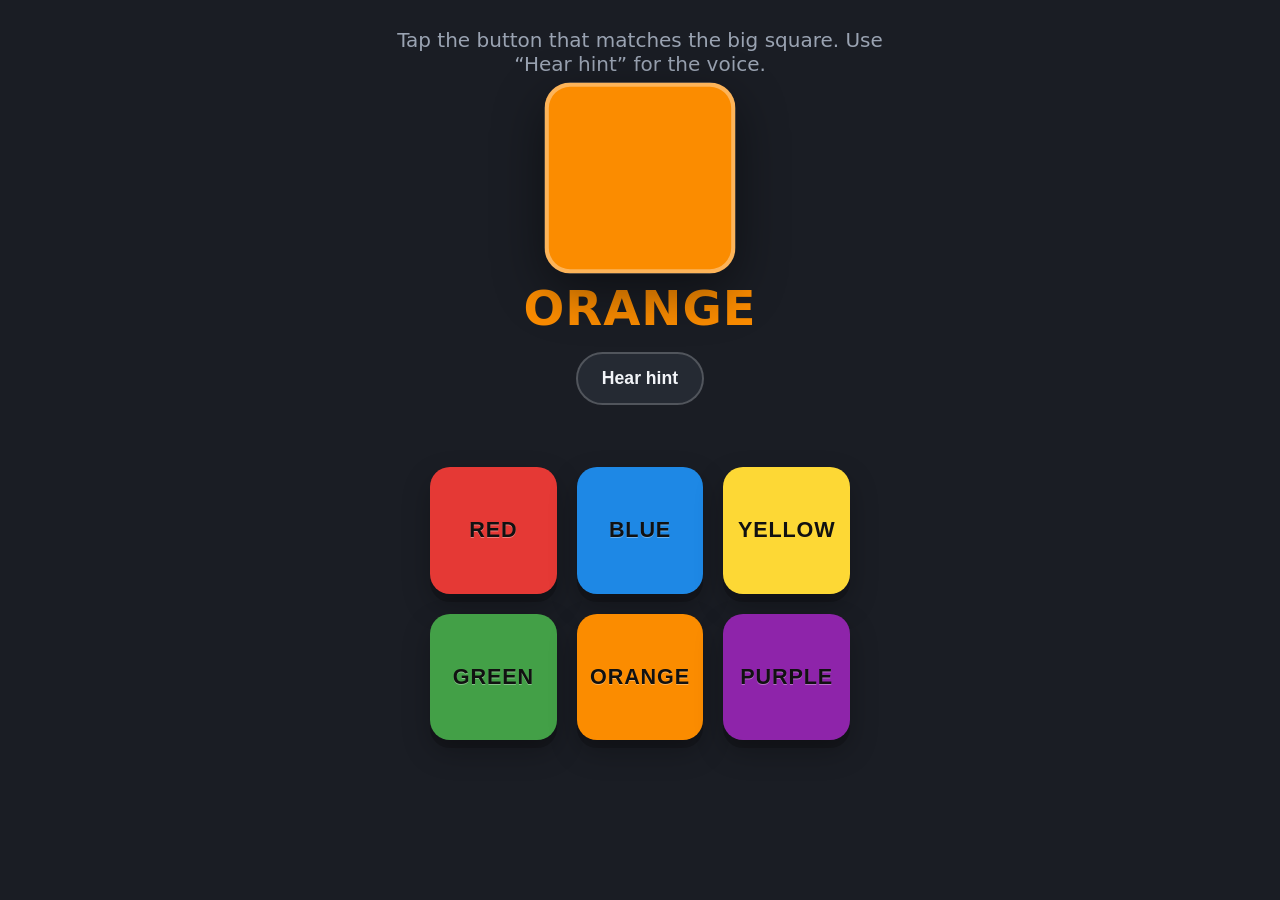
==== color-buttons/index.html @ a2a7902e "Add color-buttons game and repo layout Made-with: Cursor" ====
<!DOCTYPE html>
<html lang="en">
  <head>
    <meta charset="UTF-8" />
    <meta name="viewport" content="width=device-width, initial-scale=1, maximum-scale=1, user-scalable=no" />
    <title>Color Buttons</title>
    <link rel="stylesheet" href="styles.css" />
  </head>
  <body>
    <main class="game" aria-label="Color button game">
      <header class="top">
        <p class="label" id="prompt-label">Tap the button that matches the big square. Use “Hear hint” for the voice.</p>
        <div class="target-swatch" id="target-swatch" aria-hidden="true"></div>
        <p class="target-name" id="target-name" aria-live="polite"></p>
        <button type="button" class="say-again" id="say-again">Hear hint</button>
      </header>

      <div class="buttons" id="buttons" role="group" aria-label="Color choices"></div>

      <p class="cheer" id="cheer" aria-live="polite"></p>
    </main>
    <script src="game.js"></script>
  </body>
</html>
---- color-buttons/styles.css ----
:root {
  --bg: #1a1d24;
  --panel: #252a33;
  --text: #f2f4f8;
  --muted: #9aa3b2;
}

*,
*::before,
*::after {
  box-sizing: border-box;
}

html,
body {
  height: 100%;
  margin: 0;
  font-family: system-ui, "Segoe UI", Roboto, sans-serif;
  background: var(--bg);
  color: var(--text);
  -webkit-tap-highlight-color: transparent;
  touch-action: manipulation;
}

.game {
  min-height: 100%;
  display: flex;
  flex-direction: column;
  align-items: center;
  padding: clamp(12px, 4vw, 28px);
  gap: clamp(16px, 5vw, 32px);
}

.top {
  text-align: center;
  width: min(100%, 520px);
}

.label {
  margin: 0 0 12px;
  font-size: clamp(1rem, 4vw, 1.25rem);
  color: var(--muted);
}

.target-swatch {
  width: min(40vw, 180px);
  height: min(40vw, 180px);
  margin: 0 auto 12px;
  border-radius: 24px;
  border: 4px solid rgba(255, 255, 255, 0.35);
  box-shadow: 0 12px 40px rgba(0, 0, 0, 0.35);
  transition: transform 0.25s ease, box-shadow 0.25s ease;
}

.target-swatch.pop {
  transform: scale(1.06);
  box-shadow: 0 16px 48px rgba(0, 0, 0, 0.45);
}

.target-name {
  margin: 0;
  font-size: clamp(1.75rem, 8vw, 3rem);
  font-weight: 800;
  letter-spacing: 0.02em;
  text-transform: uppercase;
}

.say-again {
  margin-top: 16px;
  padding: 14px 24px;
  font-size: 1.1rem;
  font-weight: 600;
  color: var(--text);
  background: var(--panel);
  border: 2px solid rgba(255, 255, 255, 0.2);
  border-radius: 999px;
  cursor: pointer;
}

.say-again:active {
  transform: scale(0.98);
}

.buttons {
  display: grid;
  grid-template-columns: repeat(2, 1fr);
  gap: clamp(12px, 4vw, 20px);
  width: min(100%, 420px);
  flex: 1;
  align-content: center;
}

.color-btn {
  aspect-ratio: 1;
  min-height: 120px;
  border: none;
  border-radius: 20px;
  cursor: pointer;
  font-size: clamp(1.1rem, 4.5vw, 1.35rem);
  font-weight: 800;
  text-transform: uppercase;
  letter-spacing: 0.04em;
  color: #111;
  text-shadow: 0 1px 0 rgba(255, 255, 255, 0.35);
  box-shadow: 0 8px 0 rgba(0, 0, 0, 0.2), 0 12px 28px rgba(0, 0, 0, 0.25);
  transition: transform 0.08s ease, box-shadow 0.08s ease;
}

.color-btn:active {
  transform: translateY(4px);
  box-shadow: 0 4px 0 rgba(0, 0, 0, 0.2), 0 8px 16px rgba(0, 0, 0, 0.2);
}

.color-btn.wrong {
  animation: shake 0.45s ease;
}

@keyframes shake {
  0%,
  100% {
    transform: translateX(0);
  }
  20% {
    transform: translateX(-8px);
  }
  40% {
    transform: translateX(8px);
  }
  60% {
    transform: translateX(-6px);
  }
  80% {
    transform: translateX(6px);
  }
}

.color-btn:disabled {
  opacity: 0.85;
  cursor: default;
}

.cheer {
  min-height: 2.5em;
  margin: 0;
  font-size: clamp(1.25rem, 5vw, 1.75rem);
  font-weight: 700;
  color: #7ee787;
  text-align: center;
}

@media (min-width: 600px) {
  .buttons {
    grid-template-columns: repeat(3, 1fr);
  }
}
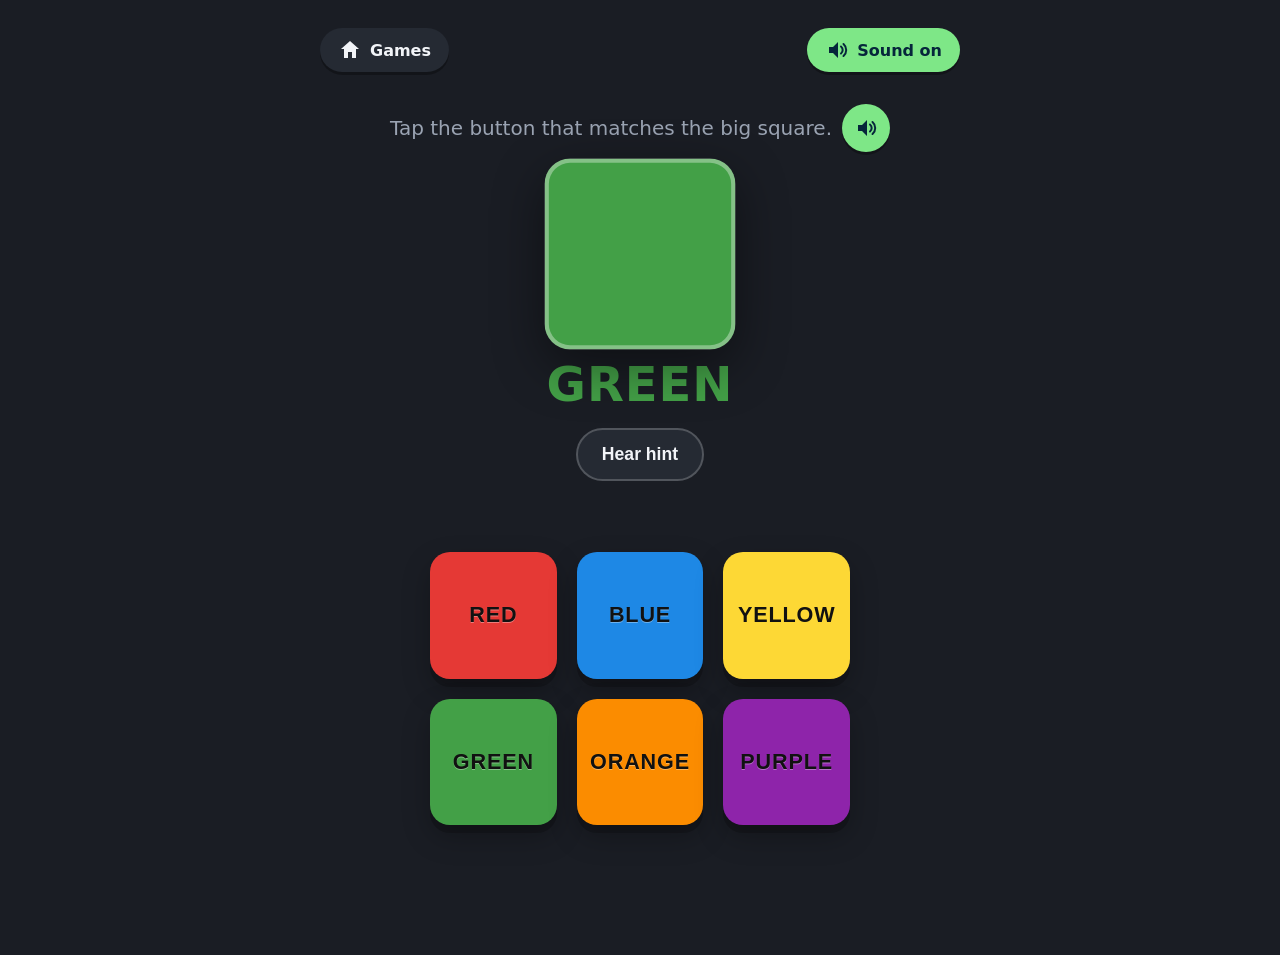
==== commit 01bf106d: "Add kid-friendly core features: read-to-me, saved progress, shared mute, and a hub - shared/kids.js " ====
--- a/color-buttons/index.html
+++ b/color-buttons/index.html
@@ -4,21 +4,27 @@
     <meta charset="UTF-8" />
     <meta name="viewport" content="width=device-width, initial-scale=1, maximum-scale=1, user-scalable=no" />
     <title>Color Buttons</title>
-    <link rel="stylesheet" href="styles.css" />
+    <link rel="stylesheet" href="../shared/kids.css?v=1" />
+    <link rel="stylesheet" href="styles.css?v=2" />
   </head>
   <body>
     <main class="game" aria-label="Color button game">
+      <div class="kids-topbar" id="kids-topbar"></div>
       <header class="top">
-        <p class="label" id="prompt-label">Tap the button that matches the big square. Use “Hear hint” for the voice.</p>
+        <p class="label" id="prompt-label">
+          <span class="how-to-text">Tap the button that matches the big square.</span>
+        </p>
         <div class="target-swatch" id="target-swatch" aria-hidden="true"></div>
         <p class="target-name" id="target-name" aria-live="polite"></p>
         <button type="button" class="say-again" id="say-again">Hear hint</button>
+        <p class="stars" id="stars" aria-live="polite"></p>
       </header>
 
       <div class="buttons" id="buttons" role="group" aria-label="Color choices"></div>
 
       <p class="cheer" id="cheer" aria-live="polite"></p>
     </main>
-    <script src="game.js"></script>
+    <script src="../shared/kids.js?v=1"></script>
+    <script src="game.js?v=2"></script>
   </body>
 </html>
--- a/shared/kids.css
+++ b/shared/kids.css
@@ -0,0 +1,108 @@
+/* Shared kid-friendly UI: big tap targets, Home / Mute / read-aloud buttons. */
+/* Uses each game's CSS variables where present, with safe fallbacks. */
+
+.kids-topbar {
+  display: flex;
+  align-items: center;
+  gap: 10px;
+  width: min(100%, 640px);
+  margin: 0 auto;
+}
+
+.kids-topbar-spacer {
+  flex: 1;
+}
+
+.kids-btn {
+  display: inline-flex;
+  align-items: center;
+  justify-content: center;
+  gap: 8px;
+  min-height: 44px;
+  min-width: 44px;
+  padding: 10px 18px;
+  border: none;
+  border-radius: 999px;
+  font-family: inherit;
+  font-size: 1rem;
+  font-weight: 800;
+  text-decoration: none;
+  cursor: pointer;
+  box-shadow: 0 3px 0 rgba(0, 0, 0, 0.3);
+  transition: transform 0.08s ease, box-shadow 0.08s ease;
+}
+
+.kids-btn:active {
+  transform: translateY(2px);
+  box-shadow: 0 1px 0 rgba(0, 0, 0, 0.3);
+}
+
+.kids-btn:focus-visible {
+  outline: 3px solid #ffe98a;
+  outline-offset: 3px;
+}
+
+.kids-icon {
+  width: 24px;
+  height: 24px;
+  flex: none;
+}
+
+/* Home button */
+.kids-home {
+  background: var(--panel, #252a33);
+  color: var(--text, #f2f4f8);
+}
+
+/* Mute / sound toggle */
+.kids-mute {
+  background: var(--accent, #7ee787);
+  color: #06263b;
+}
+
+.kids-mute.is-off {
+  background: rgba(255, 255, 255, 0.14);
+  color: var(--muted, #9aa3b2);
+}
+
+/* The wave arcs only make sense when sound is on; the slash only when off. */
+.kids-icon-slash {
+  display: none;
+}
+
+.kids-mute.is-off .kids-icon-wave {
+  display: none;
+}
+
+.kids-mute.is-off .kids-icon-slash {
+  display: inline;
+}
+
+/* Read-this-out-loud button (round speaker) */
+.kids-hear {
+  width: 48px;
+  height: 48px;
+  padding: 0;
+  border-radius: 50%;
+  background: var(--accent, #7ee787);
+  color: #06263b;
+}
+
+.kids-hear.has-label {
+  width: auto;
+  border-radius: 999px;
+  padding: 10px 18px;
+}
+
+.kids-btn-label {
+  white-space: nowrap;
+}
+
+@media (prefers-reduced-motion: reduce) {
+  .kids-btn {
+    transition: none;
+  }
+  .kids-btn:active {
+    transform: none;
+  }
+}
--- a/color-buttons/styles.css
+++ b/color-buttons/styles.css
@@ -40,6 +40,22 @@
   margin: 0 0 12px;
   font-size: clamp(1rem, 4vw, 1.25rem);
   color: var(--muted);
+}
+
+#prompt-label {
+  display: flex;
+  align-items: center;
+  justify-content: center;
+  gap: 10px;
+  flex-wrap: wrap;
+}
+
+.stars {
+  margin: 12px 0 0;
+  min-height: 1.4em;
+  font-size: clamp(1rem, 4vw, 1.2rem);
+  font-weight: 800;
+  color: #ffd76a;
 }
 
 .target-swatch {
@@ -153,3 +169,14 @@
     grid-template-columns: repeat(3, 1fr);
   }
 }
+
+@media (prefers-reduced-motion: reduce) {
+  .target-swatch,
+  .color-btn {
+    transition: none;
+  }
+  .target-swatch.pop,
+  .color-btn.wrong {
+    animation: none;
+  }
+}
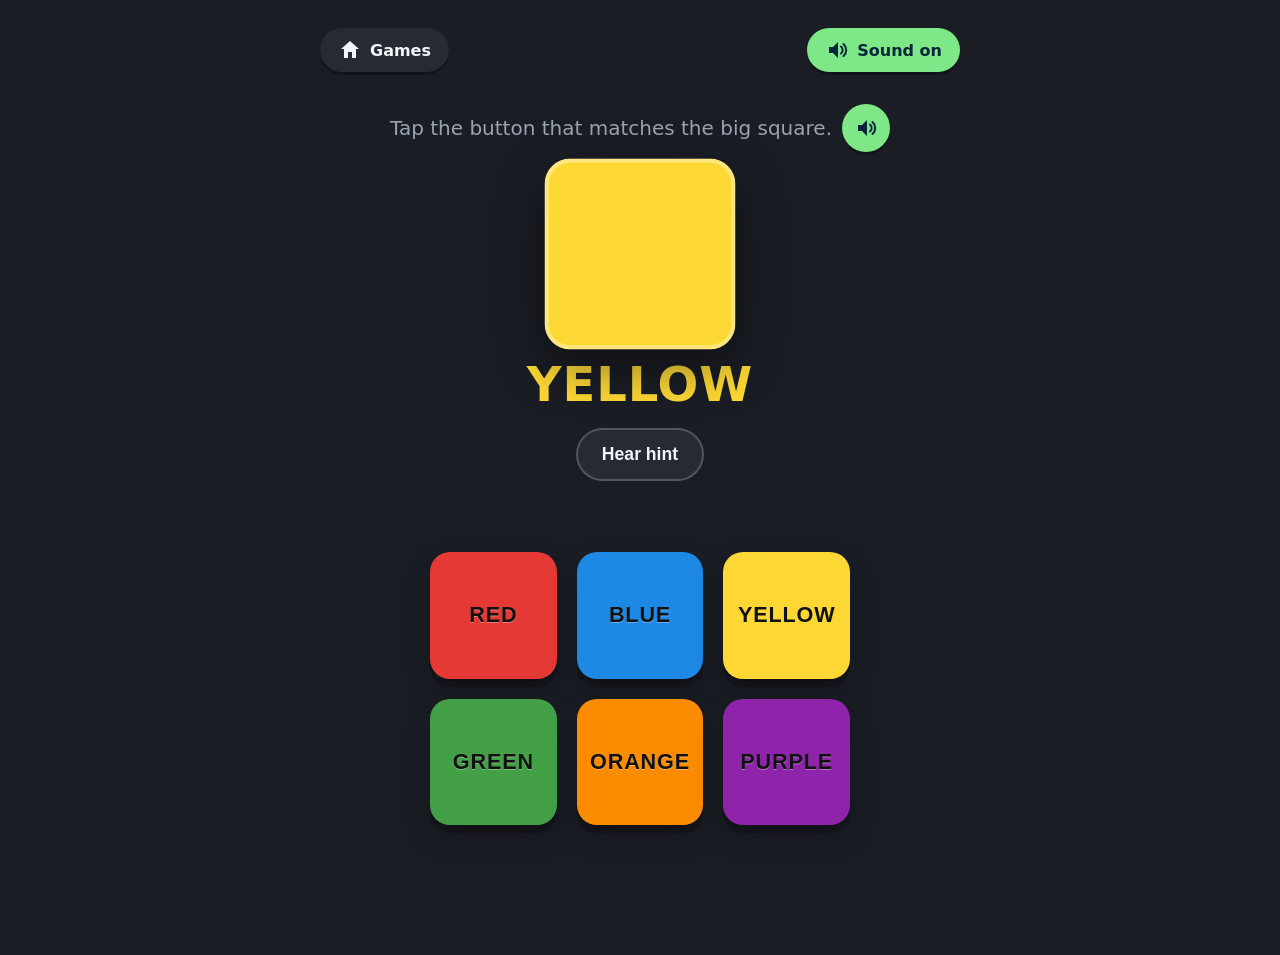
==== commit 9f765dcd: "Fix intermittent speech by avoiding Chrome cancel/speak race Chrome often drops speechSynthesis.spea" ====
--- a/color-buttons/index.html
+++ b/color-buttons/index.html
@@ -24,7 +24,7 @@
 
       <p class="cheer" id="cheer" aria-live="polite"></p>
     </main>
-    <script src="../shared/kids.js?v=1"></script>
+    <script src="../shared/kids.js?v=2"></script>
     <script src="game.js?v=2"></script>
   </body>
 </html>
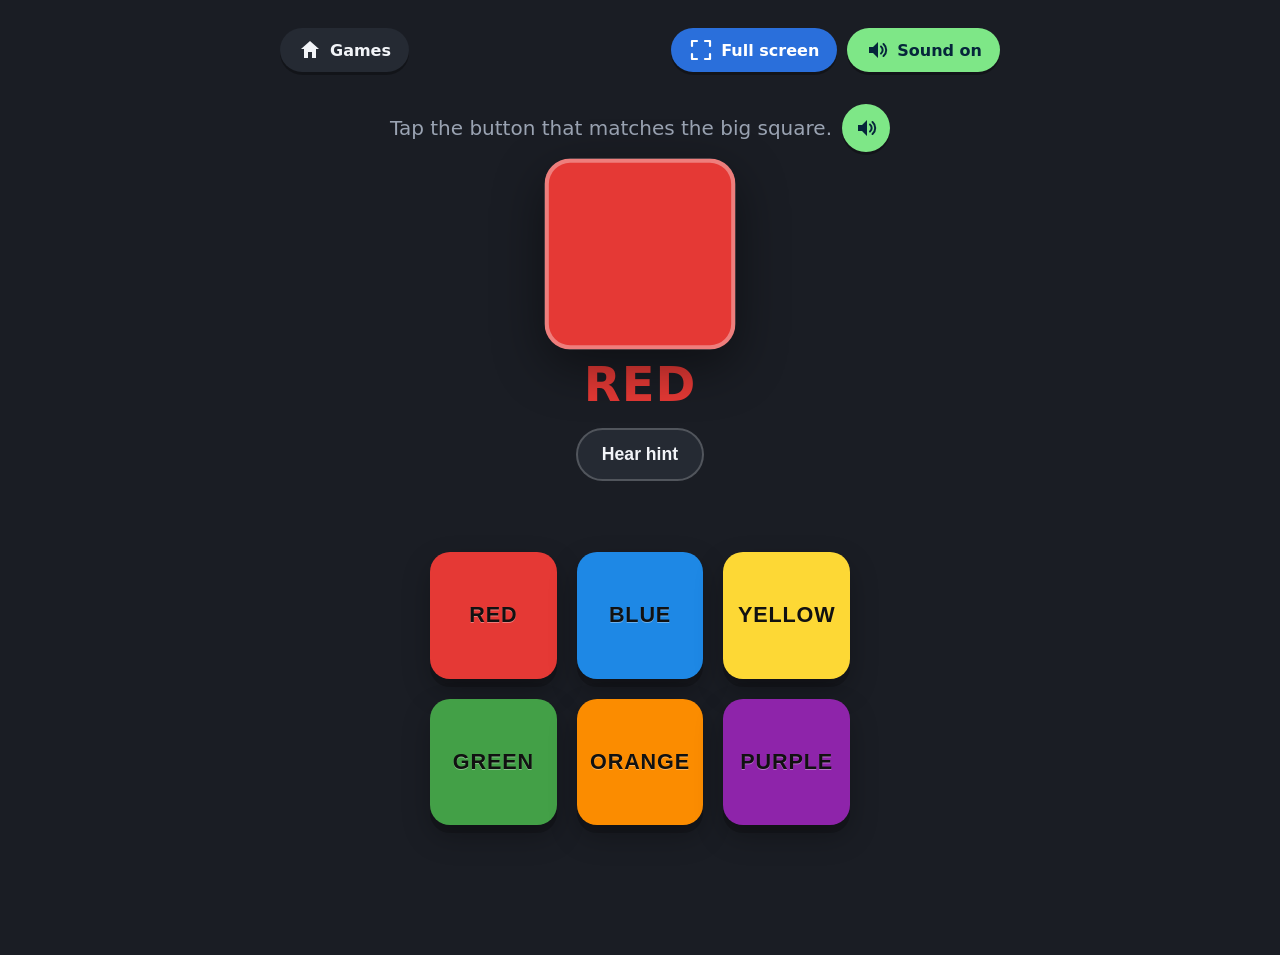
==== commit 514e652b: "Add full screen and block pinch-zoom for kids. Every menu and game gets a Full screen button. Shared" ====
--- a/color-buttons/index.html
+++ b/color-buttons/index.html
@@ -2,9 +2,12 @@
 <html lang="en">
   <head>
     <meta charset="UTF-8" />
-    <meta name="viewport" content="width=device-width, initial-scale=1, maximum-scale=1, user-scalable=no" />
+    <meta name="viewport" content="width=device-width, initial-scale=1, minimum-scale=1, maximum-scale=1, user-scalable=no, viewport-fit=cover" />
+    <meta name="apple-mobile-web-app-capable" content="yes" />
+    <meta name="mobile-web-app-capable" content="yes" />
+    <meta name="apple-mobile-web-app-status-bar-style" content="black-translucent" />
     <title>Color Buttons</title>
-    <link rel="stylesheet" href="../shared/kids.css?v=1" />
+    <link rel="stylesheet" href="../shared/kids.css?v=2" />
     <link rel="stylesheet" href="styles.css?v=2" />
   </head>
   <body>
@@ -24,7 +27,7 @@
 
       <p class="cheer" id="cheer" aria-live="polite"></p>
     </main>
-    <script src="../shared/kids.js?v=2"></script>
+    <script src="../shared/kids.js?v=3"></script>
     <script src="game.js?v=2"></script>
   </body>
 </html>
--- a/shared/kids.css
+++ b/shared/kids.css
@@ -1,16 +1,24 @@
-/* Shared kid-friendly UI: big tap targets, Home / Mute / read-aloud buttons. */
+/* Shared kid-friendly UI: big tap targets, Home / Mute / Full screen / read-aloud. */
 /* Uses each game's CSS variables where present, with safe fallbacks. */
+
+html,
+body {
+  touch-action: manipulation;
+  -ms-touch-action: manipulation;
+}
 
 .kids-topbar {
   display: flex;
   align-items: center;
   gap: 10px;
-  width: min(100%, 640px);
+  width: min(100%, 720px);
   margin: 0 auto;
+  flex-wrap: wrap;
 }
 
 .kids-topbar-spacer {
   flex: 1;
+  min-width: 8px;
 }
 
 .kids-btn {
@@ -65,6 +73,55 @@
   color: var(--muted, #9aa3b2);
 }
 
+/* Full screen toggle — fills the tablet and hides browser chrome when the API allows */
+.kids-fullscreen-btn {
+  background: #2a6fdb;
+  color: #fff;
+}
+
+.kids-fullscreen-btn.is-on {
+  background: #f0b429;
+  color: #1a1200;
+}
+
+/* While full screen, keep taps from bouncing the page */
+html.kids-fullscreen,
+html.kids-fullscreen body {
+  overscroll-behavior: none;
+}
+
+/* Immersive fill when the Fullscreen API is missing (common on iOS Safari) */
+html.kids-immersive,
+html.kids-immersive body {
+  width: 100%;
+  height: 100%;
+  margin: 0;
+  overflow: hidden;
+}
+
+html.kids-immersive body {
+  position: fixed;
+  inset: 0;
+  width: 100%;
+  height: 100%;
+  height: 100dvh;
+  max-height: 100dvh;
+  padding:
+    env(safe-area-inset-top, 0)
+    env(safe-area-inset-right, 0)
+    env(safe-area-inset-bottom, 0)
+    env(safe-area-inset-left, 0);
+  box-sizing: border-box;
+  overflow: auto;
+  -webkit-overflow-scrolling: touch;
+}
+
+html.kids-fullscreen .kids-topbar {
+  width: min(100%, 960px);
+  padding-left: 4px;
+  padding-right: 4px;
+}
+
 /* The wave arcs only make sense when sound is on; the slash only when off. */
 .kids-icon-slash {
   display: none;
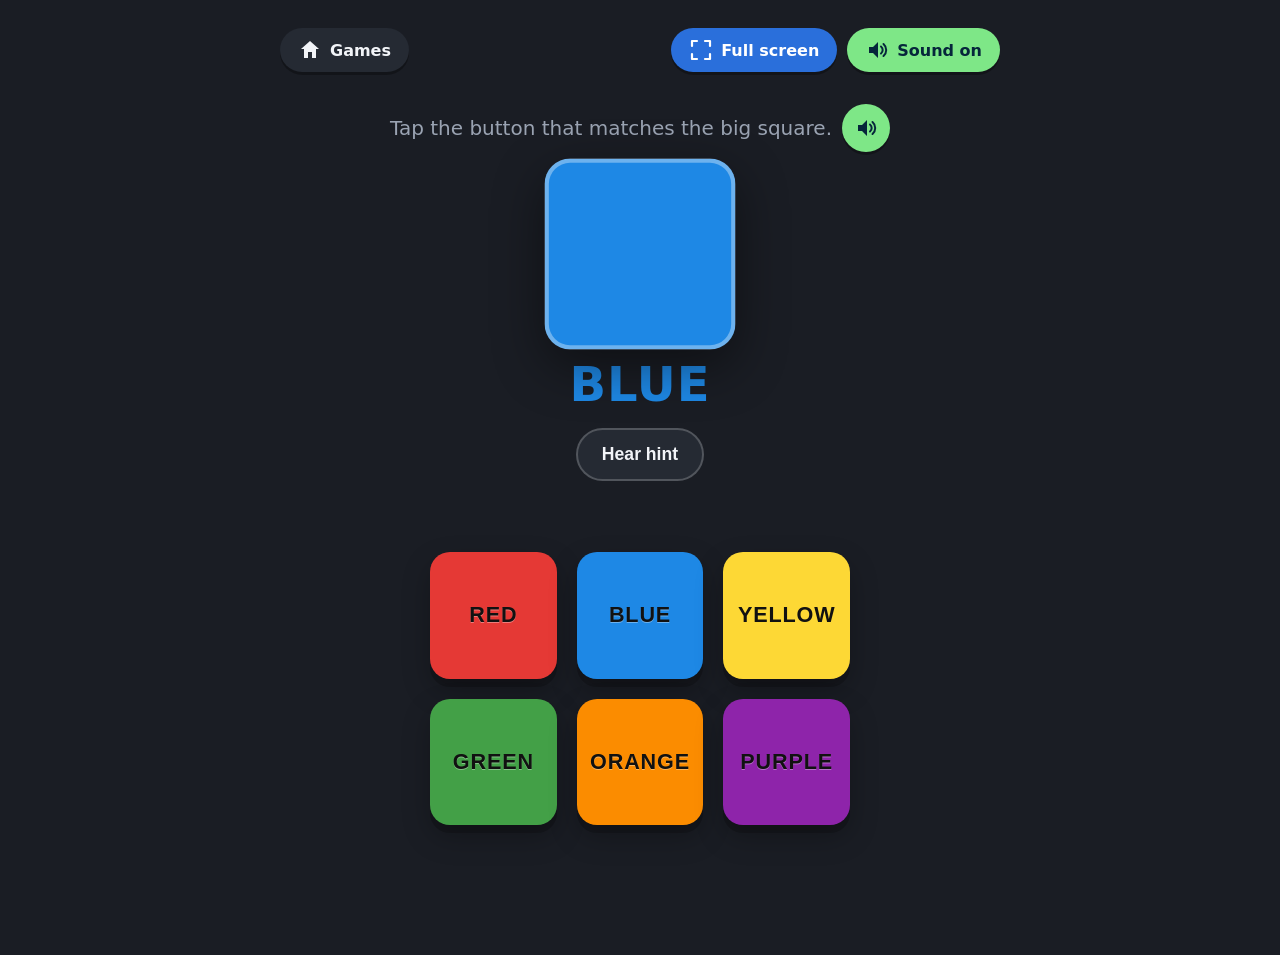
==== commit d682ef1e: "Keep the Full screen controls stuck to the top. Scroll to the top when entering full screen and pin " ====
--- a/color-buttons/index.html
+++ b/color-buttons/index.html
@@ -7,7 +7,7 @@
     <meta name="mobile-web-app-capable" content="yes" />
     <meta name="apple-mobile-web-app-status-bar-style" content="black-translucent" />
     <title>Color Buttons</title>
-    <link rel="stylesheet" href="../shared/kids.css?v=2" />
+    <link rel="stylesheet" href="../shared/kids.css?v=3" />
     <link rel="stylesheet" href="styles.css?v=2" />
   </head>
   <body>
@@ -27,7 +27,7 @@
 
       <p class="cheer" id="cheer" aria-live="polite"></p>
     </main>
-    <script src="../shared/kids.js?v=3"></script>
+    <script src="../shared/kids.js?v=4"></script>
     <script src="game.js?v=2"></script>
   </body>
 </html>
